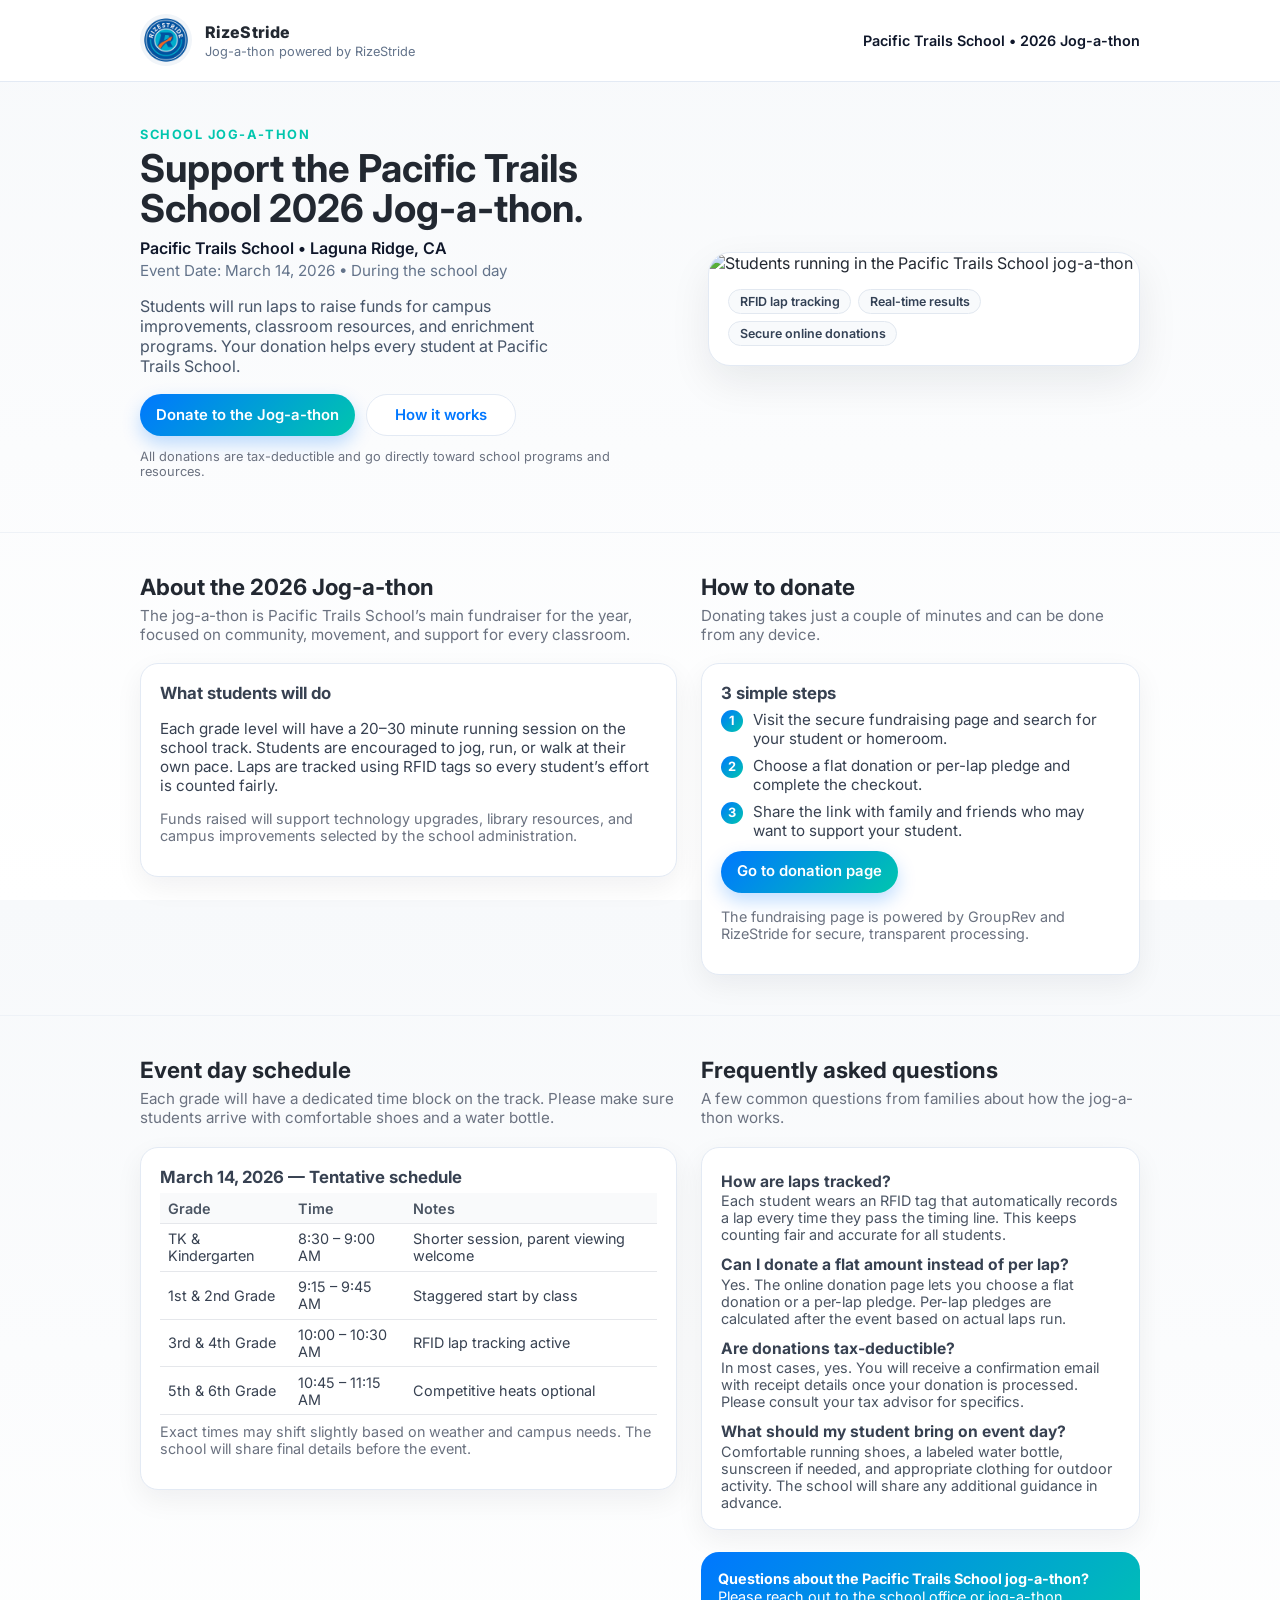
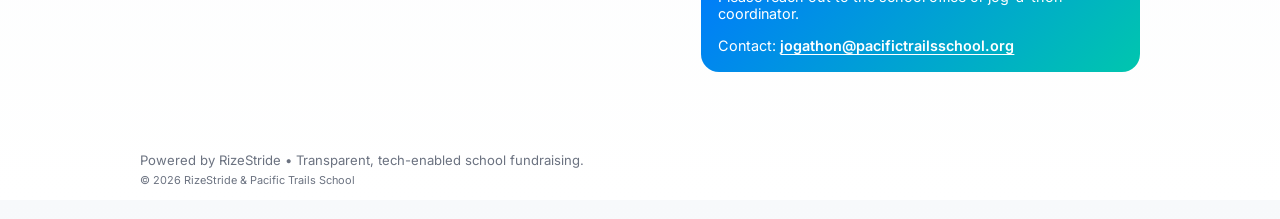
==== schools/pacific-trails-2026/index.html @ 32d449e1 "Create index.html" ====
<!DOCTYPE html>
<html lang="en">
<head>
  <meta charset="utf-8" />
  <meta name="viewport" content="width=device-width, initial-scale=1" />
  <title>Pacific Trails School Jog-a-thon 2026 • RizeStride</title>
  <meta name="description" content="Support Pacific Trails School’s 2026 jog-a-thon. Learn about the event and how to donate.">
  <meta name="theme-color" content="#0077FF" />
  <link rel="icon" type="image/png" sizes="32x32" href="/favicon-32.png" />
  <link href="https://fonts.googleapis.com/css2?family=Inter:wght@500;600;700&display=swap" rel="stylesheet">

  <style>
    :root{
      --blue:#0077FF;
      --teal:#00C6AE;
      --charcoal:#222831;
      --offwhite:#F7F9FB;
      --border:#e3eaf4;
    }
    *{box-sizing:border-box}
    html,body{height:100%}
    body{
      margin:0;
      font-family:Inter,system-ui,-apple-system,Segoe UI,Roboto,Helvetica,Arial,sans-serif;
      color:var(--charcoal);
      background:linear-gradient(180deg,var(--offwhite),#ffffff);
    }
    a{color:inherit;text-decoration:none}
    .container{width:min(1000px,92%);margin-inline:auto}

    /* Header */
    header{
      padding:.9rem 0;
      border-bottom:1px solid var(--border);
      background:#ffffffee;
      backdrop-filter:saturate(180%) blur(8px);
      position:sticky;
      top:0;
      z-index:10;
    }
    .nav{
      display:flex;
      justify-content:space-between;
      align-items:center;
      gap:1rem;
      flex-wrap:wrap;
    }
    .nav-left{
      display:flex;
      align-items:center;
      gap:.8rem;
      flex-wrap:wrap;
    }
    .rs-logo-wrap{
      width:52px;
      height:52px;
      border-radius:50%;
      overflow:hidden;
      display:inline-flex;
      align-items:center;
      justify-content:center;
      background:#f1f5f9;
    }
    .rs-logo{
      width:100%;
      height:100%;
      object-fit:cover;
    }
    .nav-brand{
      display:flex;
      flex-direction:column;
      gap:.1rem;
    }
    .nav-brand-main{
      font-weight:800;
      letter-spacing:.16px;
      font-size:1rem;
    }
    .nav-brand-sub{
      font-size:.8rem;
      color:#64748b;
    }
    .nav-school{
      font-size:.9rem;
      font-weight:600;
      color:#0f172a;
    }

    /* Buttons */
    .cta{
      display:inline-flex;
      align-items:center;
      justify-content:center;
      gap:.35rem;
      min-width:150px;
      height:42px;
      padding:0 16px;
      border-radius:999px;
      font-weight:600;
      font-size:.93rem;
      line-height:1;
      background:linear-gradient(135deg,var(--blue),var(--teal));
      color:#fff;
      border:none;
      cursor:pointer;
      font-family:inherit;
      transition:transform .14s ease,box-shadow .14s ease;
      box-shadow:0 8px 18px rgba(0,119,255,.25);
      text-align:center;
      white-space:nowrap;
    }
    .cta:hover{ transform:translateY(-1px); box-shadow:0 10px 24px rgba(0,119,255,.32) }
    .cta:active{ transform:translateY(0) }
    .cta--outline{
      background:#fff;
      color:var(--blue);
      box-shadow:none;
      border:1px solid var(--border);
    }

    /* Hero */
    .hero{
      padding:2.8rem 0 2.5rem;
    }
    .hero-grid{
      display:grid;
      grid-template-columns:1.1fr .9fr;
      gap:2.5rem;
      align-items:center;
    }
    .hero-kicker{
      font-weight:700;
      color:var(--teal);
      letter-spacing:.12em;
      text-transform:uppercase;
      font-size:.8rem;
    }
    .hero h1{
      margin:.4rem 0 .6rem;
      font-size:clamp(1.9rem,3vw,2.4rem);
      line-height:1.05;
    }
    .hero-school{
      font-weight:600;
      color:#0f172a;
      margin-bottom:.2rem;
    }
    .hero-date{
      color:#64748b;
      font-size:.95rem;
      margin-bottom:.8rem;
    }
    .hero-lead{
      color:#475569;
      font-size:1rem;
      max-width:45ch;
    }
    .hero-actions{
      margin-top:1.1rem;
      display:flex;
      flex-wrap:wrap;
      gap:.7rem;
      align-items:center;
    }
    .hero-note{
      font-size:.8rem;
      color:#6b7280;
    }

    .hero-card{
      border-radius:22px;
      background:#fff;
      border:1px solid var(--border);
      box-shadow:0 16px 40px rgba(15,23,42,.08);
      overflow:hidden;
    }
    .hero-img{
      width:100%;
      display:block;
      max-height:260px;
      object-fit:cover;
    }
    .hero-card-body{
      padding:1rem 1.2rem 1.15rem;
    }
    .hero-pill-row{
      display:flex;
      flex-wrap:wrap;
      gap:.45rem;
      font-size:.78rem;
    }
    .pill{
      border-radius:999px;
      background:#f8fafc;
      border:1px solid #e2e8f0;
      padding:.25rem .65rem;
      font-weight:600;
      color:#334155;
    }

    /* Section wrapper */
    .section{
      padding:2.5rem 0;
      border-top:1px solid #eef2f7;
    }
    .section h2{
      margin:0 0 .4rem;
      font-size:1.4rem;
    }
    .section-lead{
      margin:0 0 1.2rem;
      color:#6b7280;
      font-size:.95rem;
    }

    /* Cards / layouts */
    .two-col{
      display:grid;
      grid-template-columns:1.1fr .9fr;
      gap:1.5rem;
      align-items:flex-start;
    }
    .card{
      border-radius:18px;
      background:#fff;
      border:1px solid var(--border);
      padding:1.1rem 1.2rem;
      box-shadow:0 10px 28px rgba(15,23,42,.06);
      font-size:.95rem;
      color:#374151;
    }
    .card h3{
      margin:.1rem 0 .35rem;
      font-size:1.05rem;
    }
    .muted{
      color:#6b7280;
      font-size:.9rem;
    }

    /* How to donate */
    .steps{
      list-style:none;
      padding:0;
      margin:.4rem 0 0;
      counter-reset:step;
    }
    .steps li{
      counter-increment:step;
      display:flex;
      align-items:flex-start;
      gap:.6rem;
      margin-bottom:.5rem;
    }
    .steps li::before{
      content:counter(step);
      width:22px;
      height:22px;
      border-radius:50%;
      background:linear-gradient(135deg,var(--blue),var(--teal));
      color:#fff;
      display:inline-flex;
      align-items:center;
      justify-content:center;
      font-size:.8rem;
      font-weight:700;
      flex-shrink:0;
    }

    /* Schedule table */
    table{
      width:100%;
      border-collapse:collapse;
      font-size:.9rem;
      margin-top:.4rem;
    }
    th,td{
      padding:.4rem .5rem;
      text-align:left;
      border-bottom:1px solid #e5e7eb;
    }
    th{
      background:#f9fafb;
      font-weight:600;
      color:#4b5563;
    }

    /* FAQ */
    .faq{
      display:flex;
      flex-direction:column;
      gap:.75rem;
      margin-top:.4rem;
    }
    .faq-item h3{
      margin:0 0 .1rem;
      font-size:.98rem;
    }
    .faq-item p{
      margin:0;
      font-size:.9rem;
      color:#4b5563;
    }

    /* Contact band */
    .contact{
      margin-top:1.4rem;
      border-radius:18px;
      background:linear-gradient(135deg,var(--blue),var(--teal));
      color:#fff;
      padding:1rem 1.1rem;
      display:flex;
      flex-wrap:wrap;
      align-items:center;
      gap:.75rem;
      justify-content:space-between;
    }
    .contact p{
      margin:.1rem 0;
      font-size:.9rem;
    }
    .contact-email{
      font-weight:600;
      text-decoration:underline;
      text-underline-offset:3px;
    }

    /* Footer */
    footer{
      padding:2.5rem 0 2rem;
      color:#6b7280;
      font-size:.82rem;
    }
    footer small{display:block;margin-top:.3rem}

    @media (max-width:880px){
      .hero-grid,
      .two-col{
        grid-template-columns:1fr;
      }
      .hero{
        padding:2.1rem 0 2rem;
      }
      .hero-card{
        max-width:520px;
        margin-inline:auto;
      }
    }

    @media (max-width:640px){
      .nav{
        align-items:flex-start;
      }
      .nav-left{
        flex:1 1 100%;
      }
      .cta{
        min-width:auto;
      }
      .hero-actions{
        flex-direction:column;
        align-items:stretch;
      }
      .two-col{
        gap:1rem;
      }
      .contact{
        flex-direction:column;
        align-items:flex-start;
      }
    }
  </style>
</head>
<body>
  <header>
    <div class="container nav">
      <div class="nav-left">
        <span class="rs-logo-wrap">
          <!-- RizeStride logo (same file as home page, adjust path if needed) -->
          <img src="/rizestride-logo.png" alt="RizeStride logo" class="rs-logo">
        </span>
        <div class="nav-brand">
          <span class="nav-brand-main">RizeStride</span>
          <span class="nav-brand-sub">Jog-a-thon powered by RizeStride</span>
        </div>
      </div>
      <div class="nav-school">
        Pacific Trails School • 2026 Jog-a-thon
      </div>
    </div>
  </header>

  <main>
    <!-- HERO -->
    <section class="hero">
      <div class="container hero-grid">
        <div>
          <div class="hero-kicker">School jog-a-thon</div>
          <h1>Support the Pacific Trails School 2026 Jog-a-thon.</h1>

          <div class="hero-school">Pacific Trails School • Laguna Ridge, CA</div>
          <div class="hero-date">Event Date: March 14, 2026 • During the school day</div>

          <p class="hero-lead">
            Students will run laps to raise funds for campus improvements, classroom resources,
            and enrichment programs. Your donation helps every student at Pacific Trails School.
          </p>

          <div class="hero-actions">
            <!-- UPDATE: GroupRev / donation URL -->
            <a class="cta" href="https://www.grouprev.com/pacific-trails-2026" target="_blank" rel="noopener noreferrer">
              Donate to the Jog-a-thon
            </a>
            <button class="cta cta--outline" type="button" onclick="window.location='#how-to-donate'">
              How it works
            </button>
          </div>
          <p class="hero-note">
            All donations are tax-deductible and go directly toward school programs and resources.
          </p>
        </div>

        <aside class="hero-card">
          <!-- HERO IMAGE: AI-generated running image placeholder -->
          <!-- Save your image as: /assets/schools/pacific-trails-2026/hero.jpg -->
          <img src="/assets/schools/pacific-trails-2026/hero.jpg"
               alt="Students running in the Pacific Trails School jog-a-thon"
               class="hero-img">
          <div class="hero-card-body">
            <div class="hero-pill-row">
              <span class="pill">RFID lap tracking</span>
              <span class="pill">Real-time results</span>
              <span class="pill">Secure online donations</span>
            </div>
          </div>
        </aside>
      </div>
    </section>

    <!-- ABOUT + HOW TO DONATE -->
    <section class="section" id="how-to-donate">
      <div class="container two-col">
        <!-- About the event -->
        <div>
          <h2>About the 2026 Jog-a-thon</h2>
          <p class="section-lead">
            The jog-a-thon is Pacific Trails School’s main fundraiser for the year, focused on
            community, movement, and support for every classroom.
          </p>
          <div class="card">
            <h3>What students will do</h3>
            <p>
              Each grade level will have a 20–30 minute running session on the school track.
              Students are encouraged to jog, run, or walk at their own pace. Laps are tracked
              using RFID tags so every student’s effort is counted fairly.
            </p>
            <p class="muted">
              Funds raised will support technology upgrades, library resources, and
              campus improvements selected by the school administration.
            </p>
          </div>
        </div>

        <!-- How to donate -->
        <div>
          <h2>How to donate</h2>
          <p class="section-lead">
            Donating takes just a couple of minutes and can be done from any device.
          </p>
          <div class="card">
            <h3>3 simple steps</h3>
            <ul class="steps">
              <li>
                <div>
                  Visit the secure fundraising page and search for your student or homeroom.
                </div>
              </li>
              <li>
                <div>
                  Choose a flat donation or per-lap pledge and complete the checkout.
                </div>
              </li>
              <li>
                <div>
                  Share the link with family and friends who may want to support your student.
                </div>
              </li>
            </ul>
            <p style="margin-top:.7rem;">
              <a class="cta" href="https://www.grouprev.com/pacific-trails-2026" target="_blank" rel="noopener noreferrer">
                Go to donation page
              </a>
            </p>
            <p class="muted" style="margin-top:.6rem;">
              The fundraising page is powered by GroupRev and RizeStride for secure, transparent
              processing.
            </p>
          </div>
        </div>
      </div>
    </section>

    <!-- EVENT SCHEDULE + FAQ -->
    <section class="section">
      <div class="container two-col">
        <!-- Schedule -->
        <div>
          <h2>Event day schedule</h2>
          <p class="section-lead">
            Each grade will have a dedicated time block on the track. Please make sure students
            arrive with comfortable shoes and a water bottle.
          </p>
          <div class="card">
            <h3>March 14, 2026 — Tentative schedule</h3>
            <table aria-label="Jog-a-thon schedule by grade">
              <thead>
                <tr>
                  <th>Grade</th>
                  <th>Time</th>
                  <th>Notes</th>
                </tr>
              </thead>
              <tbody>
                <tr>
                  <td>TK &amp; Kindergarten</td>
                  <td>8:30 – 9:00 AM</td>
                  <td>Shorter session, parent viewing welcome</td>
                </tr>
                <tr>
                  <td>1st &amp; 2nd Grade</td>
                  <td>9:15 – 9:45 AM</td>
                  <td>Staggered start by class</td>
                </tr>
                <tr>
                  <td>3rd &amp; 4th Grade</td>
                  <td>10:00 – 10:30 AM</td>
                  <td>RFID lap tracking active</td>
                </tr>
                <tr>
                  <td>5th &amp; 6th Grade</td>
                  <td>10:45 – 11:15 AM</td>
                  <td>Competitive heats optional</td>
                </tr>
              </tbody>
            </table>
            <p class="muted" style="margin-top:.5rem;">
              Exact times may shift slightly based on weather and campus needs. The school will
              share final details before the event.
            </p>
          </div>
        </div>

        <!-- FAQ -->
        <div>
          <h2>Frequently asked questions</h2>
          <p class="section-lead">
            A few common questions from families about how the jog-a-thon works.
          </p>
          <div class="card">
            <div class="faq">
              <div class="faq-item">
                <h3>How are laps tracked?</h3>
                <p>
                  Each student wears an RFID tag that automatically records a lap every time they
                  pass the timing line. This keeps counting fair and accurate for all students.
                </p>
              </div>
              <div class="faq-item">
                <h3>Can I donate a flat amount instead of per lap?</h3>
                <p>
                  Yes. The online donation page lets you choose a flat donation or a per-lap
                  pledge. Per-lap pledges are calculated after the event based on actual laps run.
                </p>
              </div>
              <div class="faq-item">
                <h3>Are donations tax-deductible?</h3>
                <p>
                  In most cases, yes. You will receive a confirmation email with receipt details
                  once your donation is processed. Please consult your tax advisor for specifics.
                </p>
              </div>
              <div class="faq-item">
                <h3>What should my student bring on event day?</h3>
                <p>
                  Comfortable running shoes, a labeled water bottle, sunscreen if needed, and
                  appropriate clothing for outdoor activity. The school will share any additional
                  guidance in advance.
                </p>
              </div>
            </div>
          </div>

          <!-- Contact CTA -->
          <div class="contact">
            <div>
              <p><strong>Questions about the Pacific Trails School jog-a-thon?</strong></p>
              <p>Please reach out to the school office or jog-a-thon coordinator.</p>
            </div>
            <!-- UPDATE: contact email as needed -->
            <p>
              Contact: <a href="mailto:jogathon@pacifictrailsschool.org" class="contact-email">
                jogathon@pacifictrailsschool.org
              </a>
            </p>
          </div>
        </div>
      </div>
    </section>
  </main>

  <footer>
    <div class="container">
      <div>Powered by RizeStride • Transparent, tech-enabled school fundraising.</div>
      <small>© <span id="year"></span> RizeStride &amp; Pacific Trails School</small>
    </div>
  </footer>

  <script>
    document.getElementById('year').textContent = new Date().getFullYear();
  </script>
</body>
</html>
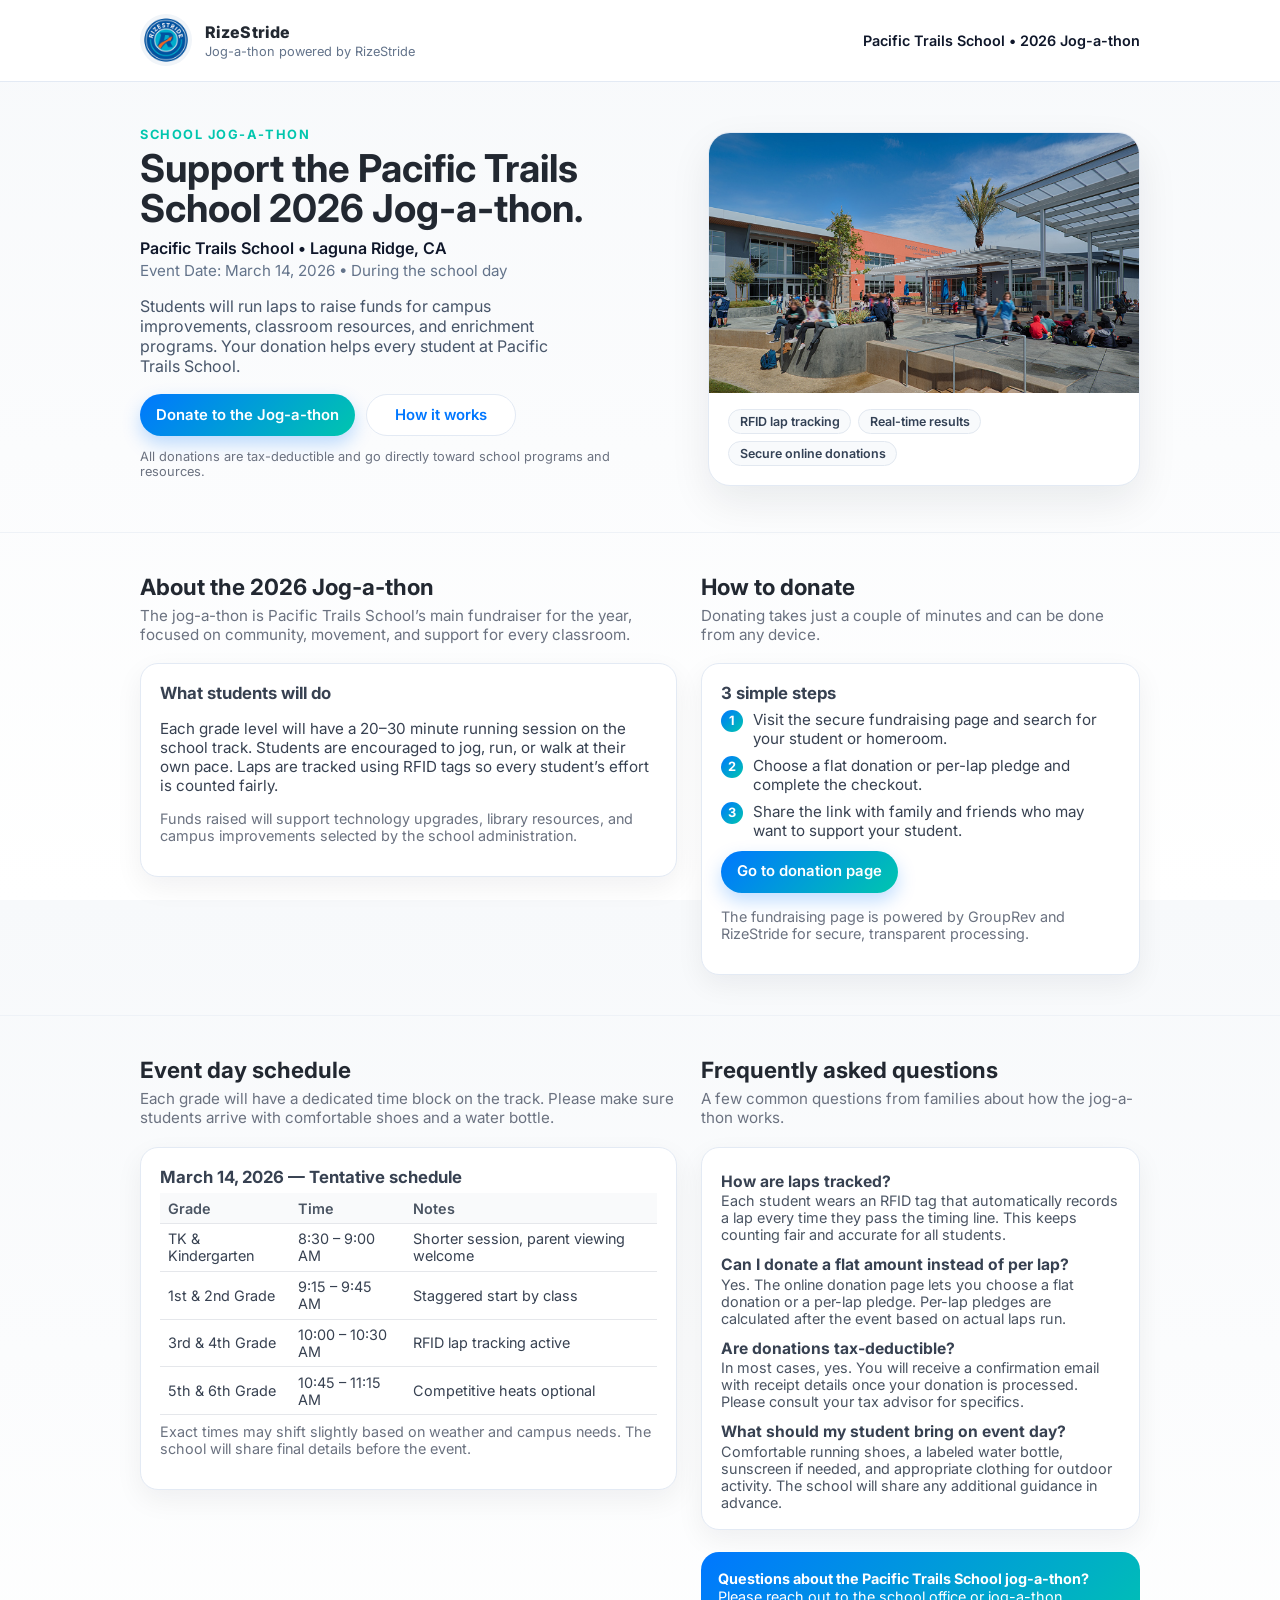
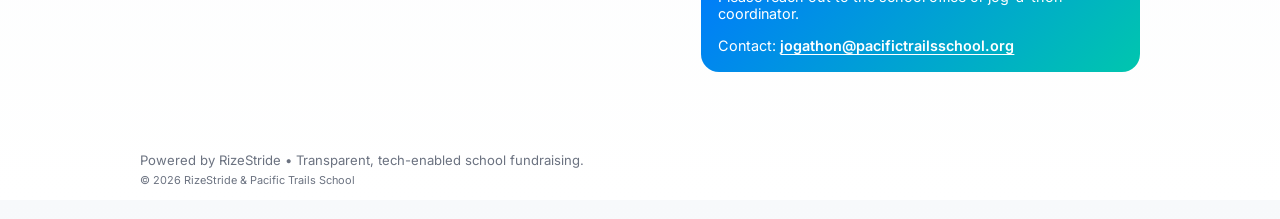
==== commit 9bec975e: "Update index.html" ====
--- a/schools/pacific-trails-2026/index.html
+++ b/schools/pacific-trails-2026/index.html
@@ -37,6 +37,11 @@
       position:sticky;
       top:0;
       z-index:10;
+      transition:box-shadow .18s ease, background-color .18s ease;
+    }
+    header.scrolled{
+      background:#ffffff;
+      box-shadow:0 4px 12px rgba(15,23,42,.12);
     }
     .nav{
       display:flex;
@@ -616,7 +621,21 @@
   </footer>
 
   <script>
+    // Year
     document.getElementById('year').textContent = new Date().getFullYear();
+
+    // Header scroll shadow
+    const headerEl = document.querySelector('header');
+    function onScroll() {
+      const y = window.scrollY || window.pageYOffset || 0;
+      if (y > 10) {
+        headerEl.classList.add('scrolled');
+      } else {
+        headerEl.classList.remove('scrolled');
+      }
+    }
+    window.addEventListener('scroll', onScroll, { passive: true });
+    onScroll();
   </script>
 </body>
 </html>
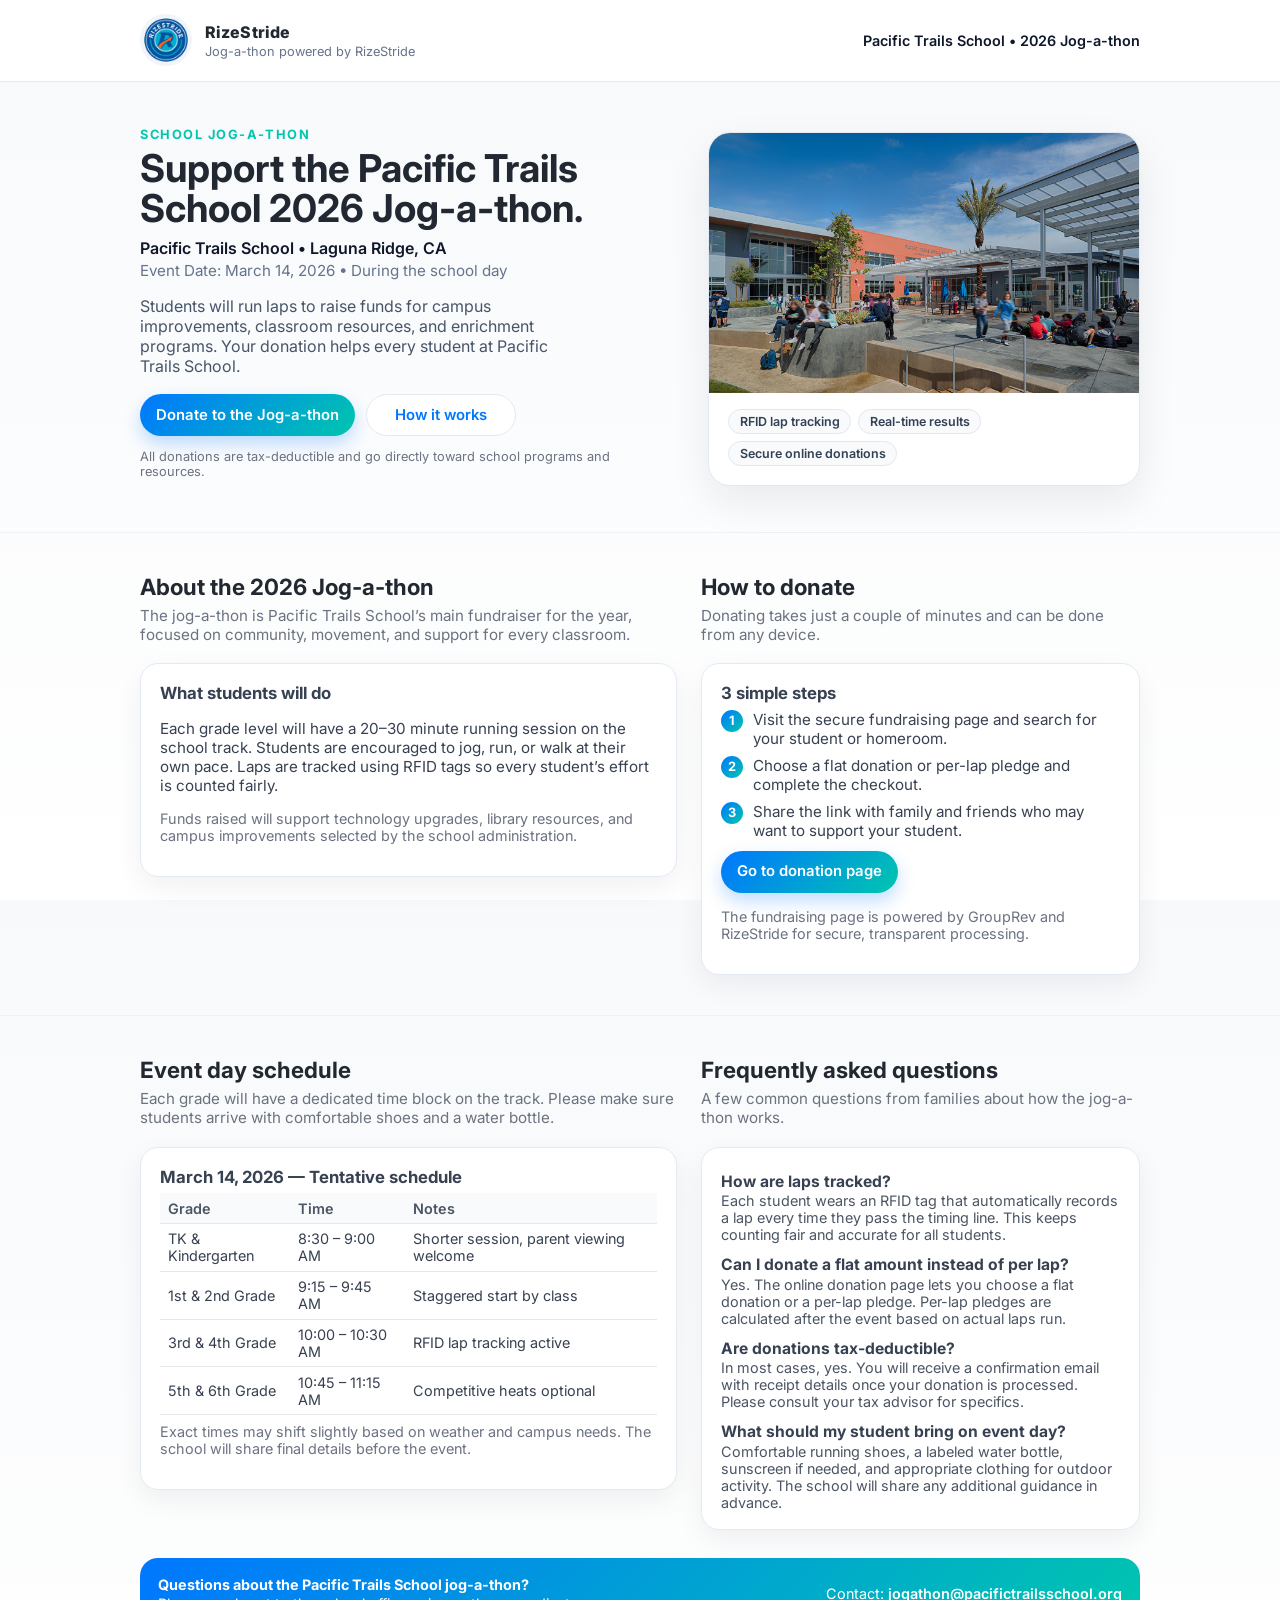
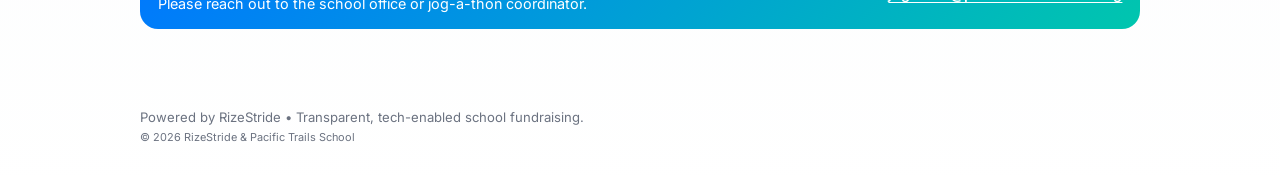
==== commit 301d5fb5: "Update index.html" ====
--- a/schools/pacific-trails-2026/index.html
+++ b/schools/pacific-trails-2026/index.html
@@ -309,7 +309,7 @@
 
     /* Contact band */
     .contact{
-      margin-top:1.4rem;
+      margin-top:1.8rem;
       border-radius:18px;
       background:linear-gradient(135deg,var(--blue),var(--teal));
       color:#fff;
@@ -507,107 +507,109 @@
 
     <!-- EVENT SCHEDULE + FAQ -->
     <section class="section">
-      <div class="container two-col">
-        <!-- Schedule -->
-        <div>
-          <h2>Event day schedule</h2>
-          <p class="section-lead">
-            Each grade will have a dedicated time block on the track. Please make sure students
-            arrive with comfortable shoes and a water bottle.
-          </p>
-          <div class="card">
-            <h3>March 14, 2026 — Tentative schedule</h3>
-            <table aria-label="Jog-a-thon schedule by grade">
-              <thead>
-                <tr>
-                  <th>Grade</th>
-                  <th>Time</th>
-                  <th>Notes</th>
-                </tr>
-              </thead>
-              <tbody>
-                <tr>
-                  <td>TK &amp; Kindergarten</td>
-                  <td>8:30 – 9:00 AM</td>
-                  <td>Shorter session, parent viewing welcome</td>
-                </tr>
-                <tr>
-                  <td>1st &amp; 2nd Grade</td>
-                  <td>9:15 – 9:45 AM</td>
-                  <td>Staggered start by class</td>
-                </tr>
-                <tr>
-                  <td>3rd &amp; 4th Grade</td>
-                  <td>10:00 – 10:30 AM</td>
-                  <td>RFID lap tracking active</td>
-                </tr>
-                <tr>
-                  <td>5th &amp; 6th Grade</td>
-                  <td>10:45 – 11:15 AM</td>
-                  <td>Competitive heats optional</td>
-                </tr>
-              </tbody>
-            </table>
-            <p class="muted" style="margin-top:.5rem;">
-              Exact times may shift slightly based on weather and campus needs. The school will
-              share final details before the event.
+      <div class="container">
+        <div class="two-col">
+          <!-- Schedule -->
+          <div>
+            <h2>Event day schedule</h2>
+            <p class="section-lead">
+              Each grade will have a dedicated time block on the track. Please make sure students
+              arrive with comfortable shoes and a water bottle.
             </p>
+            <div class="card">
+              <h3>March 14, 2026 — Tentative schedule</h3>
+              <table aria-label="Jog-a-thon schedule by grade">
+                <thead>
+                  <tr>
+                    <th>Grade</th>
+                    <th>Time</th>
+                    <th>Notes</th>
+                  </tr>
+                </thead>
+                <tbody>
+                  <tr>
+                    <td>TK &amp; Kindergarten</td>
+                    <td>8:30 – 9:00 AM</td>
+                    <td>Shorter session, parent viewing welcome</td>
+                  </tr>
+                  <tr>
+                    <td>1st &amp; 2nd Grade</td>
+                    <td>9:15 – 9:45 AM</td>
+                    <td>Staggered start by class</td>
+                  </tr>
+                  <tr>
+                    <td>3rd &amp; 4th Grade</td>
+                    <td>10:00 – 10:30 AM</td>
+                    <td>RFID lap tracking active</td>
+                  </tr>
+                  <tr>
+                    <td>5th &amp; 6th Grade</td>
+                    <td>10:45 – 11:15 AM</td>
+                    <td>Competitive heats optional</td>
+                  </tr>
+                </tbody>
+              </table>
+              <p class="muted" style="margin-top:.5rem;">
+                Exact times may shift slightly based on weather and campus needs. The school will
+                share final details before the event.
+              </p>
+            </div>
           </div>
-        </div>
-
-        <!-- FAQ -->
-        <div>
-          <h2>Frequently asked questions</h2>
-          <p class="section-lead">
-            A few common questions from families about how the jog-a-thon works.
-          </p>
-          <div class="card">
-            <div class="faq">
-              <div class="faq-item">
-                <h3>How are laps tracked?</h3>
-                <p>
-                  Each student wears an RFID tag that automatically records a lap every time they
-                  pass the timing line. This keeps counting fair and accurate for all students.
-                </p>
-              </div>
-              <div class="faq-item">
-                <h3>Can I donate a flat amount instead of per lap?</h3>
-                <p>
-                  Yes. The online donation page lets you choose a flat donation or a per-lap
-                  pledge. Per-lap pledges are calculated after the event based on actual laps run.
-                </p>
-              </div>
-              <div class="faq-item">
-                <h3>Are donations tax-deductible?</h3>
-                <p>
-                  In most cases, yes. You will receive a confirmation email with receipt details
-                  once your donation is processed. Please consult your tax advisor for specifics.
-                </p>
-              </div>
-              <div class="faq-item">
-                <h3>What should my student bring on event day?</h3>
-                <p>
-                  Comfortable running shoes, a labeled water bottle, sunscreen if needed, and
-                  appropriate clothing for outdoor activity. The school will share any additional
-                  guidance in advance.
-                </p>
+
+          <!-- FAQ -->
+          <div>
+            <h2>Frequently asked questions</h2>
+            <p class="section-lead">
+              A few common questions from families about how the jog-a-thon works.
+            </p>
+            <div class="card">
+              <div class="faq">
+                <div class="faq-item">
+                  <h3>How are laps tracked?</h3>
+                  <p>
+                    Each student wears an RFID tag that automatically records a lap every time they
+                    pass the timing line. This keeps counting fair and accurate for all students.
+                  </p>
+                </div>
+                <div class="faq-item">
+                  <h3>Can I donate a flat amount instead of per lap?</h3>
+                  <p>
+                    Yes. The online donation page lets you choose a flat donation or a per-lap
+                    pledge. Per-lap pledges are calculated after the event based on actual laps run.
+                  </p>
+                </div>
+                <div class="faq-item">
+                  <h3>Are donations tax-deductible?</h3>
+                  <p>
+                    In most cases, yes. You will receive a confirmation email with receipt details
+                    once your donation is processed. Please consult your tax advisor for specifics.
+                  </p>
+                </div>
+                <div class="faq-item">
+                  <h3>What should my student bring on event day?</h3>
+                  <p>
+                    Comfortable running shoes, a labeled water bottle, sunscreen if needed, and
+                    appropriate clothing for outdoor activity. The school will share any additional
+                    guidance in advance.
+                  </p>
+                </div>
               </div>
             </div>
           </div>
-
-          <!-- Contact CTA -->
-          <div class="contact">
-            <div>
-              <p><strong>Questions about the Pacific Trails School jog-a-thon?</strong></p>
-              <p>Please reach out to the school office or jog-a-thon coordinator.</p>
-            </div>
-            <!-- UPDATE: contact email as needed -->
-            <p>
-              Contact: <a href="mailto:jogathon@pacifictrailsschool.org" class="contact-email">
-                jogathon@pacifictrailsschool.org
-              </a>
-            </p>
+        </div>
+
+        <!-- Full-width contact band -->
+        <div class="contact">
+          <div>
+            <p><strong>Questions about the Pacific Trails School jog-a-thon?</strong></p>
+            <p>Please reach out to the school office or jog-a-thon coordinator.</p>
           </div>
+          <!-- UPDATE: contact email as needed -->
+          <p>
+            Contact: <a href="mailto:jogathon@pacifictrailsschool.org" class="contact-email">
+              jogathon@pacifictrailsschool.org
+            </a>
+          </p>
         </div>
       </div>
     </section>
